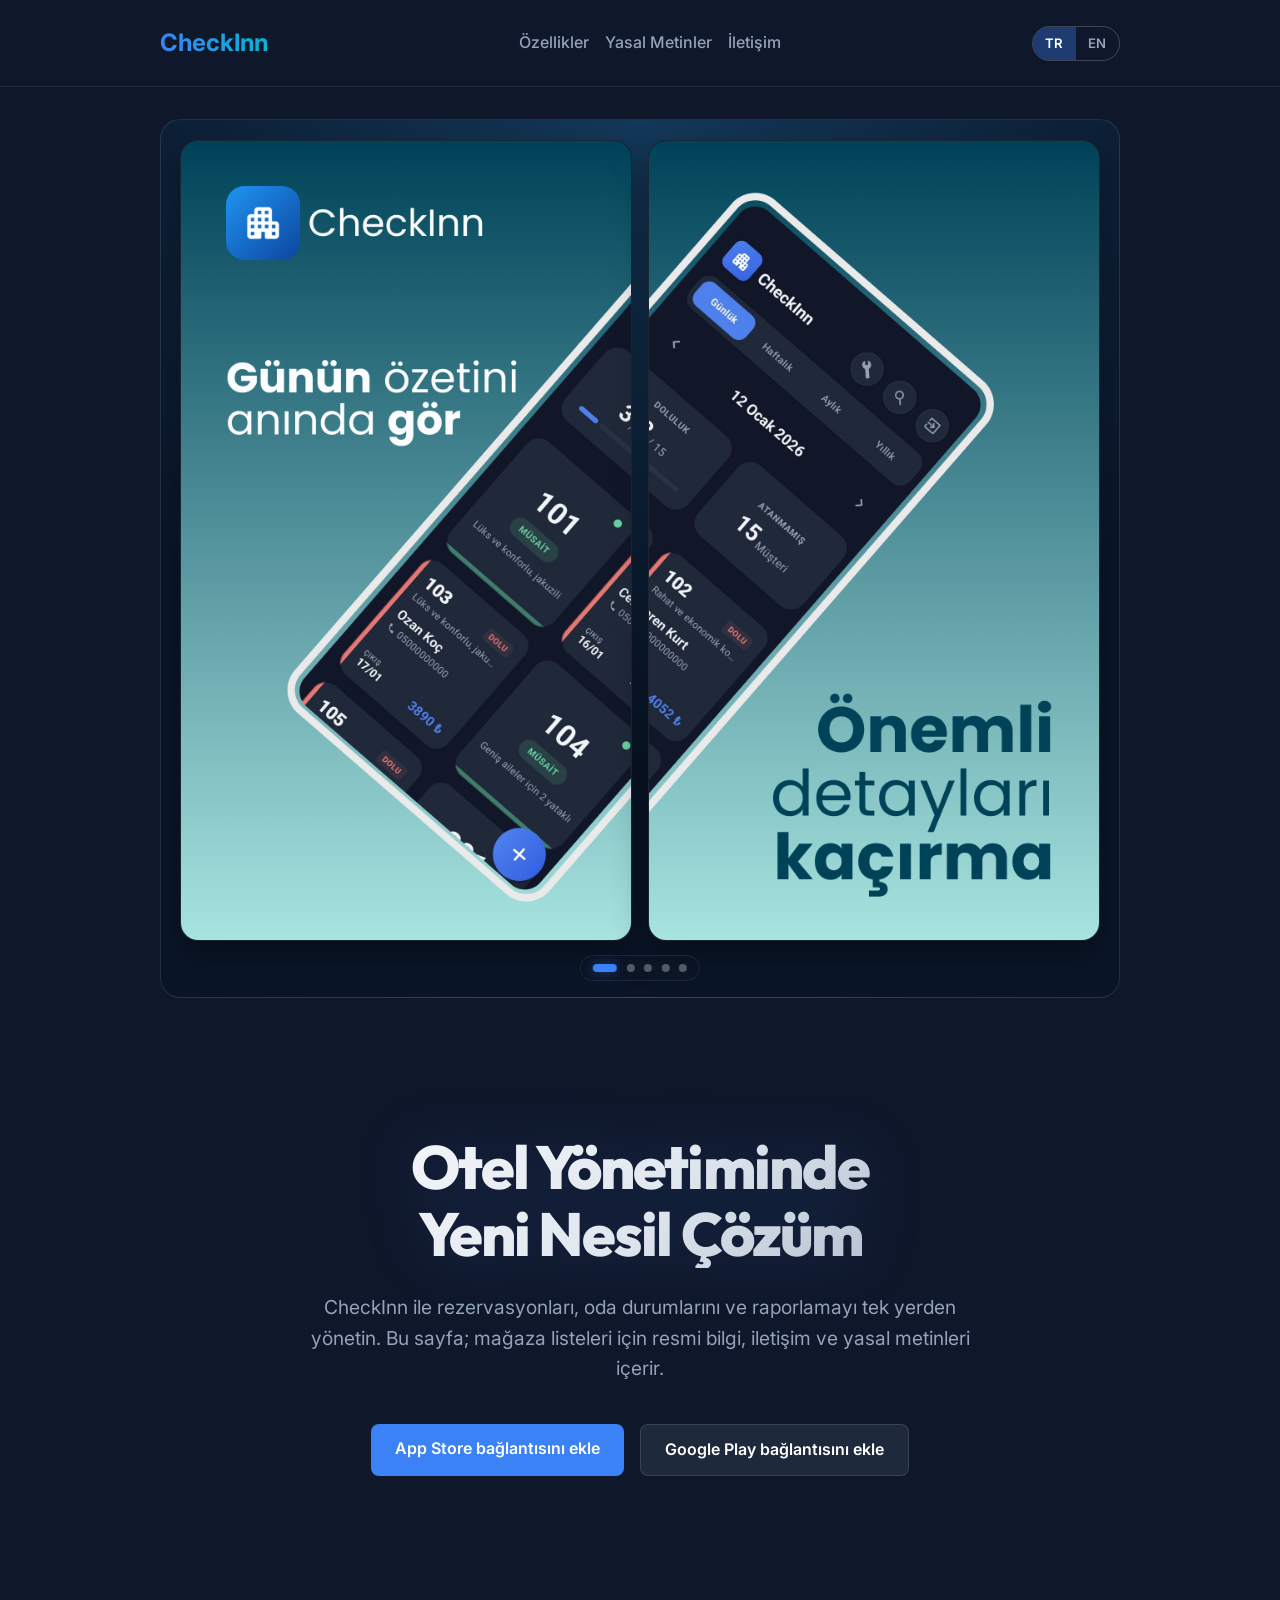
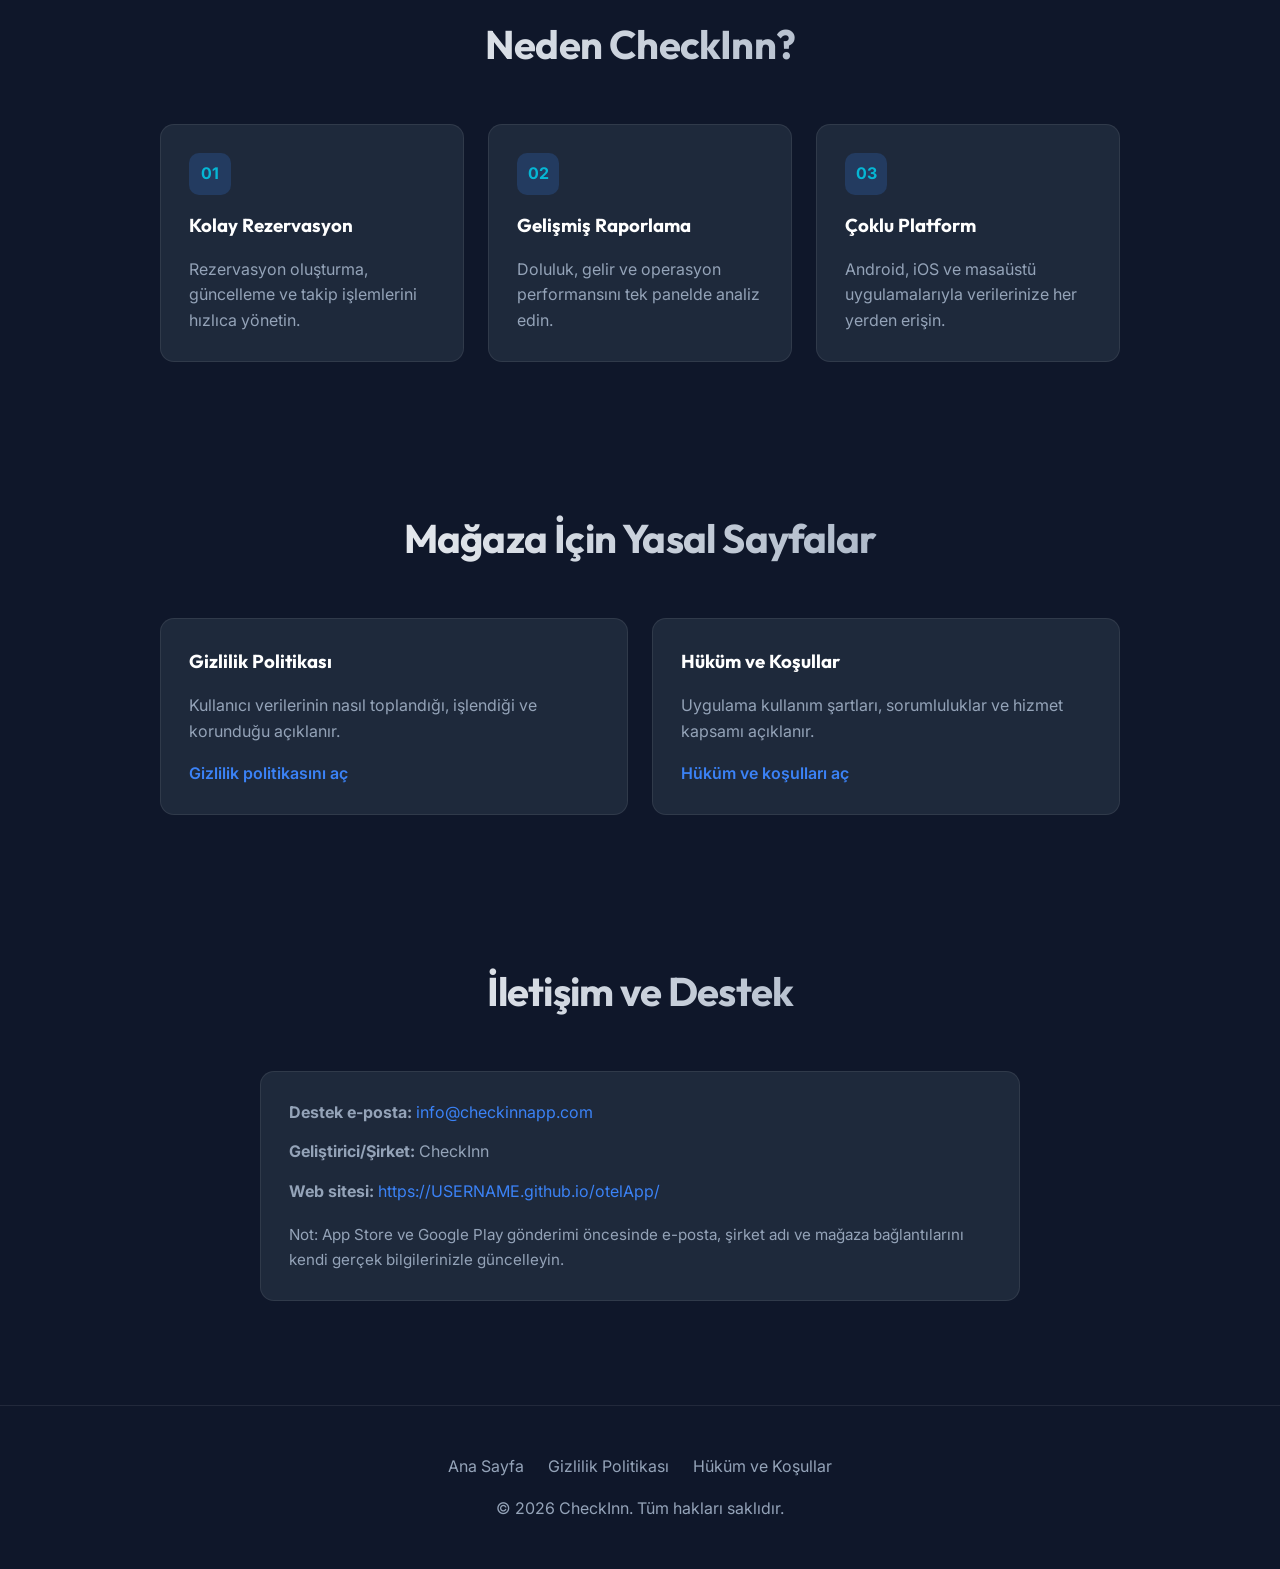
==== index.html @ 7bfcb7c0 "feat(Web): Uygulama Tanıtım ve Yasal Metinler Sitesi Ekle Bu commit, App Store ve Google Play mağaza" ====
﻿<!DOCTYPE html>
<html lang="tr">
<head>
    <meta charset="UTF-8">
    <meta name="viewport" content="width=device-width, initial-scale=1.0">
    <title>CheckInn | Otel Yönetimi Bilgi Sitesi</title>
    <meta name="description" content="CheckInn uygulaması için resmi bilgi sitesi. Özellikler, destek iletişimi, gizlilik politikası ve hüküm ve koşullar burada yer alır.">
    <link rel="preconnect" href="https://fonts.googleapis.com">
    <link rel="preconnect" href="https://fonts.gstatic.com" crossorigin>
    <link href="https://fonts.googleapis.com/css2?family=Inter:wght@400;500;600&family=Outfit:wght@500;700&display=swap" rel="stylesheet">
    <link rel="stylesheet" href="style.css">
</head>
<body>
    <header>
        <div class="container">
            <nav>
                <a href="index.html" class="logo">CheckInn</a>
                <div class="nav-links">
                    <a href="#features">Özellikler</a>
                    <a href="#legal">Yasal Metinler</a>
                    <a href="#contact">İletişim</a>
                </div>
                <div class="lang-switch" aria-label="Dil seçimi">
                    <a href="index.html" class="lang-btn active" lang="tr">TR</a>
                    <a href="index-en.html" class="lang-btn" lang="en">EN</a>
                </div>
            </nav>
        </div>
    </header>

    <main>
        <section id="top-banner" class="top-banner" aria-label="Uygulama tanıtım görselleri">
            <div class="container">
                <div class="banner-carousel" data-banner-carousel data-interval="3500">
                    <div class="banner-slide is-active">
                        <a class="banner-shot" href="assets/screenshots/tr/1.png" target="_blank" rel="noopener">
                            <img src="assets/screenshots/tr/1.png" alt="CheckInn günlük özet ekranı" loading="eager">
                        </a>
                        <a class="banner-shot" href="assets/screenshots/tr/2.png" target="_blank" rel="noopener">
                            <img src="assets/screenshots/tr/2.png" alt="Önemli detayları kaçırma ekranı" loading="eager">
                        </a>
                    </div>
                    <div class="banner-slide">
                        <a class="banner-shot" href="assets/screenshots/tr/3.png" target="_blank" rel="noopener">
                            <img src="assets/screenshots/tr/3.png" alt="Müsaitlik ve doluluk takibi ekranı" loading="lazy">
                        </a>
                        <a class="banner-shot" href="assets/screenshots/tr/4.png" target="_blank" rel="noopener">
                            <img src="assets/screenshots/tr/4.png" alt="Yıllık özet ekranı" loading="lazy">
                        </a>
                    </div>
                    <div class="banner-slide">
                        <a class="banner-shot" href="assets/screenshots/tr/5.png" target="_blank" rel="noopener">
                            <img src="assets/screenshots/tr/5.png" alt="Kayıt geçmişi ekranı" loading="lazy">
                        </a>
                        <a class="banner-shot" href="assets/screenshots/tr/6.png" target="_blank" rel="noopener">
                            <img src="assets/screenshots/tr/6.png" alt="Rezervasyon detay ekranı" loading="lazy">
                        </a>
                    </div>
                    <div class="banner-slide">
                        <a class="banner-shot" href="assets/screenshots/tr/7.png" target="_blank" rel="noopener">
                            <img src="assets/screenshots/tr/7.png" alt="Atanmamış rezervasyonlar ekranı" loading="lazy">
                        </a>
                        <a class="banner-shot" href="assets/screenshots/tr/8.png" target="_blank" rel="noopener">
                            <img src="assets/screenshots/tr/8.png" alt="Oda seçimi tamamla ekranı" loading="lazy">
                        </a>
                    </div>
                    <div class="banner-slide">
                        <a class="banner-shot" href="assets/screenshots/tr/9.png" target="_blank" rel="noopener">
                            <img src="assets/screenshots/tr/9.png" alt="Rapor indirme ekranı" loading="lazy">
                        </a>
                        <a class="banner-shot" href="assets/screenshots/tr/11.png" target="_blank" rel="noopener">
                            <img src="assets/screenshots/tr/11.png" alt="Dil ve para birimi seçenekleri ekranı" loading="lazy">
                        </a>
                    </div>
                    <div class="banner-dots" role="tablist" aria-label="Banner slaytları">
                        <button type="button" class="banner-dot is-active" aria-label="1. slayt"></button>
                        <button type="button" class="banner-dot" aria-label="2. slayt"></button>
                        <button type="button" class="banner-dot" aria-label="3. slayt"></button>
                        <button type="button" class="banner-dot" aria-label="4. slayt"></button>
                        <button type="button" class="banner-dot" aria-label="5. slayt"></button>
                    </div>
                </div>
            </div>
        </section>

        <section class="hero">
            <div class="container">
                <h1>Otel Yönetiminde<br>Yeni Nesil Çözüm</h1>
                <p>
                    CheckInn ile rezervasyonları, oda durumlarını ve raporlamayı tek yerden yönetin.
                    Bu sayfa; mağaza listeleri için resmi bilgi, iletişim ve yasal metinleri içerir.
                </p>
                <div class="cta-buttons">
                    <a href="#" class="btn btn-primary">App Store bağlantısını ekle</a>
                    <a href="#" class="btn btn-secondary">Google Play bağlantısını ekle</a>
                </div>
            </div>
        </section>

        <section id="features" class="features">
            <div class="container">
                <h2 class="section-title">Neden CheckInn?</h2>
                <div class="features-grid">
                    <article class="feature-card">
                        <div class="feature-icon">01</div>
                        <h3>Kolay Rezervasyon</h3>
                        <p>Rezervasyon oluşturma, güncelleme ve takip işlemlerini hızlıca yönetin.</p>
                    </article>
                    <article class="feature-card">
                        <div class="feature-icon">02</div>
                        <h3>Gelişmiş Raporlama</h3>
                        <p>Doluluk, gelir ve operasyon performansını tek panelde analiz edin.</p>
                    </article>
                    <article class="feature-card">
                        <div class="feature-icon">03</div>
                        <h3>Çoklu Platform</h3>
                        <p>Android, iOS ve masaüstü uygulamalarıyla verilerinize her yerden erişin.</p>
                    </article>
                </div>
            </div>
        </section>

        <section id="legal" class="info-section">
            <div class="container">
                <h2 class="section-title">Mağaza İçin Yasal Sayfalar</h2>
                <div class="info-grid">
                    <article class="info-card">
                        <h3>Gizlilik Politikası</h3>
                        <p>Kullanıcı verilerinin nasıl toplandığı, işlendiği ve korunduğu açıklanır.</p>
                        <a href="privacy.html" class="text-link">Gizlilik politikasını aç</a>
                    </article>
                    <article class="info-card">
                        <h3>Hüküm ve Koşullar</h3>
                        <p>Uygulama kullanım şartları, sorumluluklar ve hizmet kapsamı açıklanır.</p>
                        <a href="terms.html" class="text-link">Hüküm ve koşulları aç</a>
                    </article>
                </div>
            </div>
        </section>

        <section id="contact" class="info-section">
            <div class="container">
                <h2 class="section-title">İletişim ve Destek</h2>
                <div class="info-card contact-card">
                    <ul class="contact-list">
                        <li><strong>Destek e-posta:</strong> <a href="mailto:info@checkinnapp.com">info@checkinnapp.com</a></li>
                        <li><strong>Geliştirici/Şirket:</strong> CheckInn</li>
                        <li><strong>Web sitesi:</strong> <a href="https://USERNAME.github.io/otelApp/" target="_blank" rel="noopener">https://USERNAME.github.io/otelApp/</a></li>
                    </ul>
                    <p class="note">
                        Not: App Store ve Google Play gönderimi öncesinde e-posta, şirket adı ve mağaza bağlantılarını
                        kendi gerçek bilgilerinizle güncelleyin.
                    </p>
                </div>
            </div>
        </section>
    </main>

    <footer>
        <div class="container">
            <div class="footer-links">
                <a href="index.html">Ana Sayfa</a>
                <a href="privacy.html">Gizlilik Politikası</a>
                <a href="terms.html">Hüküm ve Koşullar</a>
            </div>
            <p>&copy; 2026 CheckInn. Tüm hakları saklıdır.</p>
        </div>
    </footer>
    <script src="banner.js"></script>
</body>
</html>
---- style.css ----
﻿:root {
    --bg-color: #0f172a;
    --text-color: #f1f5f9;
    --primary-color: #3b82f6;
    --secondary-color: #1e293b;
    --accent-color: #06b6d4;
    --text-muted: #94a3b8;
    --card-bg: #1e293b;
    --container-width: 1000px;
    --font-heading: 'Outfit', sans-serif;
    --font-body: 'Inter', sans-serif;
}

* {
    box-sizing: border-box;
    margin: 0;
    padding: 0;
}

body {
    background-color: var(--bg-color);
    color: var(--text-color);
    font-family: var(--font-body);
    line-height: 1.6;
    -webkit-font-smoothing: antialiased;
}

h1,
h2,
h3,
h4,
h5,
h6 {
    font-family: var(--font-heading);
    color: #fff;
    margin-bottom: 1rem;
}

a {
    color: var(--primary-color);
    text-decoration: none;
    transition: color 0.25s ease;
}

a:hover {
    color: var(--accent-color);
}

.container {
    max-width: var(--container-width);
    margin: 0 auto;
    padding: 0 20px;
}

.section-title {
    text-align: center;
    margin-bottom: 3rem;
    font-size: 2.5rem;
    font-weight: 700;
    letter-spacing: -0.02em;
    background: linear-gradient(to right, #fff, #94a3b8);
    -webkit-background-clip: text;
    -webkit-text-fill-color: transparent;
}

header {
    padding: 1.5rem 0;
    border-bottom: 1px solid rgba(255, 255, 255, 0.08);
}

nav {
    display: flex;
    justify-content: space-between;
    align-items: center;
    gap: 1rem;
    flex-wrap: wrap;
}

.logo {
    font-size: 1.5rem;
    font-weight: 700;
    background: linear-gradient(to right, var(--primary-color), var(--accent-color));
    -webkit-background-clip: text;
    -webkit-text-fill-color: transparent;
}

.nav-links {
    display: flex;
    gap: 1rem;
    flex-wrap: wrap;
}

.nav-links a {
    color: var(--text-muted);
    font-weight: 500;
}

.nav-links a:hover {
    color: #fff;
}

.lang-switch {
    display: inline-flex;
    border: 1px solid rgba(255, 255, 255, 0.2);
    border-radius: 999px;
    overflow: hidden;
}

.lang-btn {
    padding: 6px 12px;
    font-size: 0.82rem;
    font-weight: 600;
    letter-spacing: 0.04em;
    color: var(--text-muted);
    background: transparent;
}

.lang-btn:hover {
    color: #fff;
    background: rgba(148, 163, 184, 0.14);
}

.lang-btn.active {
    background: rgba(59, 130, 246, 0.35);
    color: #fff;
}

.hero {
    text-align: center;
    padding: 7rem 0 4rem;
}

.top-banner {
    padding: 2rem 0 1.5rem;
}

.banner-carousel {
    display: grid;
    position: relative;
    border-radius: 20px;
    border: 1px solid rgba(255, 255, 255, 0.1);
    background: radial-gradient(circle at top, #14385a 0%, #0a1628 65%);
    overflow: hidden;
    min-height: 560px;
}

.banner-slide {
    display: grid;
    grid-area: 1 / 1;
    margin: 0;
    padding: 1.2rem 1.2rem 3.5rem;
    grid-template-columns: repeat(2, minmax(0, 1fr));
    gap: 1rem;
    align-items: center;

    opacity: 0;
    visibility: hidden;
    transform: scale(0.95);
    transition: opacity 0.8s cubic-bezier(0.22, 1, 0.36, 1),
        transform 0.8s cubic-bezier(0.22, 1, 0.36, 1),
        visibility 0.8s step-end;
    z-index: 1;
}

.banner-slide.is-active {
    opacity: 1;
    visibility: visible;
    transform: scale(1);
    z-index: 2;
    transition: opacity 0.8s cubic-bezier(0.22, 1, 0.36, 1),
        transform 0.8s cubic-bezier(0.22, 1, 0.36, 1),
        visibility 0s linear;
}

.banner-shot {
    display: block;
    border-radius: 18px;
    overflow: hidden;
    border: 1px solid rgba(255, 255, 255, 0.08);
    background: #0b1220;
    box-shadow: 0 16px 34px rgba(0, 0, 0, 0.35);
    transition: transform 0.2s ease, border-color 0.2s ease;
}

.banner-shot:hover {
    transform: translateY(-3px);
    border-color: rgba(59, 130, 246, 0.6);
}

.banner-shot img {
    width: 100%;
    height: auto;
    display: block;
}

.banner-dots {
    position: absolute;
    left: 50%;
    bottom: 1rem;
    transform: translateX(-50%);
    display: flex;
    gap: 0.6rem;
    padding: 0.5rem 0.75rem;
    background: rgba(15, 23, 42, 0.4);
    backdrop-filter: blur(4px);
    -webkit-backdrop-filter: blur(4px);
    border-radius: 100px;
    border: 1px solid rgba(255, 255, 255, 0.08);
    z-index: 10;
}

.banner-dot {
    width: 8px;
    height: 8px;
    border: 0;
    border-radius: 999px;
    background: rgba(255, 255, 255, 0.3);
    cursor: pointer;
    transition: all 0.4s cubic-bezier(0.25, 1, 0.5, 1);
}

.banner-dot:hover {
    background: rgba(255, 255, 255, 0.7);
}

.banner-dot.is-active {
    width: 24px;
    background: var(--primary-color);
    box-shadow: 0 0 12px rgba(59, 130, 246, 0.4);
}

.hero h1 {
    font-size: 3.8rem;
    line-height: 1.1;
    margin-bottom: 1.5rem;
    font-weight: 800;
    letter-spacing: -0.03em;
    background: linear-gradient(135deg, #ffffff 0%, #e2e8f0 50%, #94a3b8 100%);
    -webkit-background-clip: text;
    -webkit-text-fill-color: transparent;
    filter: drop-shadow(0 0 30px rgba(59, 130, 246, 0.2));
}

.hero p {
    font-size: 1.2rem;
    color: var(--text-muted);
    max-width: 700px;
    margin: 0 auto 2.5rem;
}

.cta-buttons {
    display: flex;
    justify-content: center;
    gap: 1rem;
    flex-wrap: wrap;
}

.btn {
    display: inline-block;
    padding: 12px 24px;
    border-radius: 8px;
    font-weight: 600;
    transition: transform 0.2s ease, box-shadow 0.2s ease, background-color 0.2s ease;
}

.btn-primary {
    background: var(--primary-color);
    color: white;
}

.btn-primary:hover {
    transform: translateY(-2px);
    box-shadow: 0 4px 20px rgba(59, 130, 246, 0.4);
}

.btn-secondary {
    background: var(--card-bg);
    color: white;
    border: 1px solid rgba(255, 255, 255, 0.12);
}

.btn-secondary:hover {
    background: #334155;
}

.features,
.info-section {
    padding: 4.5rem 0;
}

.features-grid,
.info-grid {
    display: grid;
    grid-template-columns: repeat(auto-fit, minmax(260px, 1fr));
    gap: 1.5rem;
    margin-top: 2rem;
}

.feature-card,
.info-card {
    background: var(--card-bg);
    padding: 1.75rem;
    border-radius: 14px;
    border: 1px solid rgba(255, 255, 255, 0.08);
    transition: transform 0.25s ease, border-color 0.25s ease;
}

.feature-card:hover,
.info-card:hover {
    transform: translateY(-4px);
    border-color: var(--primary-color);
}

.feature-icon {
    width: 42px;
    height: 42px;
    border-radius: 10px;
    background: rgba(59, 130, 246, 0.2);
    color: var(--accent-color);
    display: inline-flex;
    align-items: center;
    justify-content: center;
    font-weight: 700;
    margin-bottom: 1rem;
}

.info-card p,
.feature-card p {
    color: var(--text-muted);
}

.text-link {
    display: inline-block;
    margin-top: 1rem;
    font-weight: 600;
}

.screenshots-intro {
    max-width: 760px;
    margin: 0 auto;
    text-align: center;
    color: var(--text-muted);
}

.screenshot-grid {
    margin-top: 2rem;
    display: grid;
    grid-template-columns: repeat(auto-fit, minmax(220px, 1fr));
    gap: 1.25rem;
}

.screenshot-card {
    background: var(--card-bg);
    border: 1px solid rgba(255, 255, 255, 0.08);
    border-radius: 14px;
    overflow: hidden;
    transition: transform 0.25s ease, border-color 0.25s ease;
}

.screenshot-card:hover {
    transform: translateY(-4px);
    border-color: var(--primary-color);
}

.screenshot-card img {
    width: 100%;
    height: auto;
    display: block;
    background: #0b1220;
}

.screenshot-card figcaption {
    padding: 0.9rem 1rem 1rem;
    color: var(--text-muted);
    font-size: 0.94rem;
}

.contact-card {
    max-width: 760px;
    margin: 0 auto;
}

.contact-list {
    list-style: none;
    margin: 0;
    padding: 0;
}

.contact-list li {
    margin-bottom: 0.85rem;
    color: var(--text-muted);
}

.note {
    margin-top: 1.2rem;
    color: #cbd5e1;
    font-size: 0.95rem;
}

.legal-content {
    padding: 4rem 0;
    max-width: 820px;
    margin: 0 auto;
}

.legal-content h2 {
    margin-top: 1.75rem;
    color: var(--accent-color);
}

.legal-content p,
.legal-content ul {
    margin-bottom: 1rem;
    color: var(--text-muted);
}

.legal-content ul {
    padding-left: 1.25rem;
}

.legal-content li {
    margin-bottom: 0.6rem;
}

footer {
    padding: 3rem 0;
    margin-top: 2rem;
    border-top: 1px solid rgba(255, 255, 255, 0.08);
    text-align: center;
    color: var(--text-muted);
}

.footer-links {
    margin-bottom: 1rem;
}

.footer-links a {
    margin: 0 10px;
    color: var(--text-muted);
}

.footer-links a:hover {
    color: var(--primary-color);
}

@media (max-width: 768px) {
    .top-banner {
        padding-top: 1.2rem;
    }

    .banner-carousel {
        min-height: 430px;
    }

    .banner-slide {
        min-height: 430px;
        padding: 0.9rem 0.9rem 3rem;
        gap: 0.65rem;
    }

    .hero {
        padding-top: 5rem;
    }

    .hero h1 {
        font-size: 2.4rem;
    }

    nav {
        flex-direction: column;
        align-items: flex-start;
    }

    .nav-links {
        flex-wrap: wrap;
    }
}
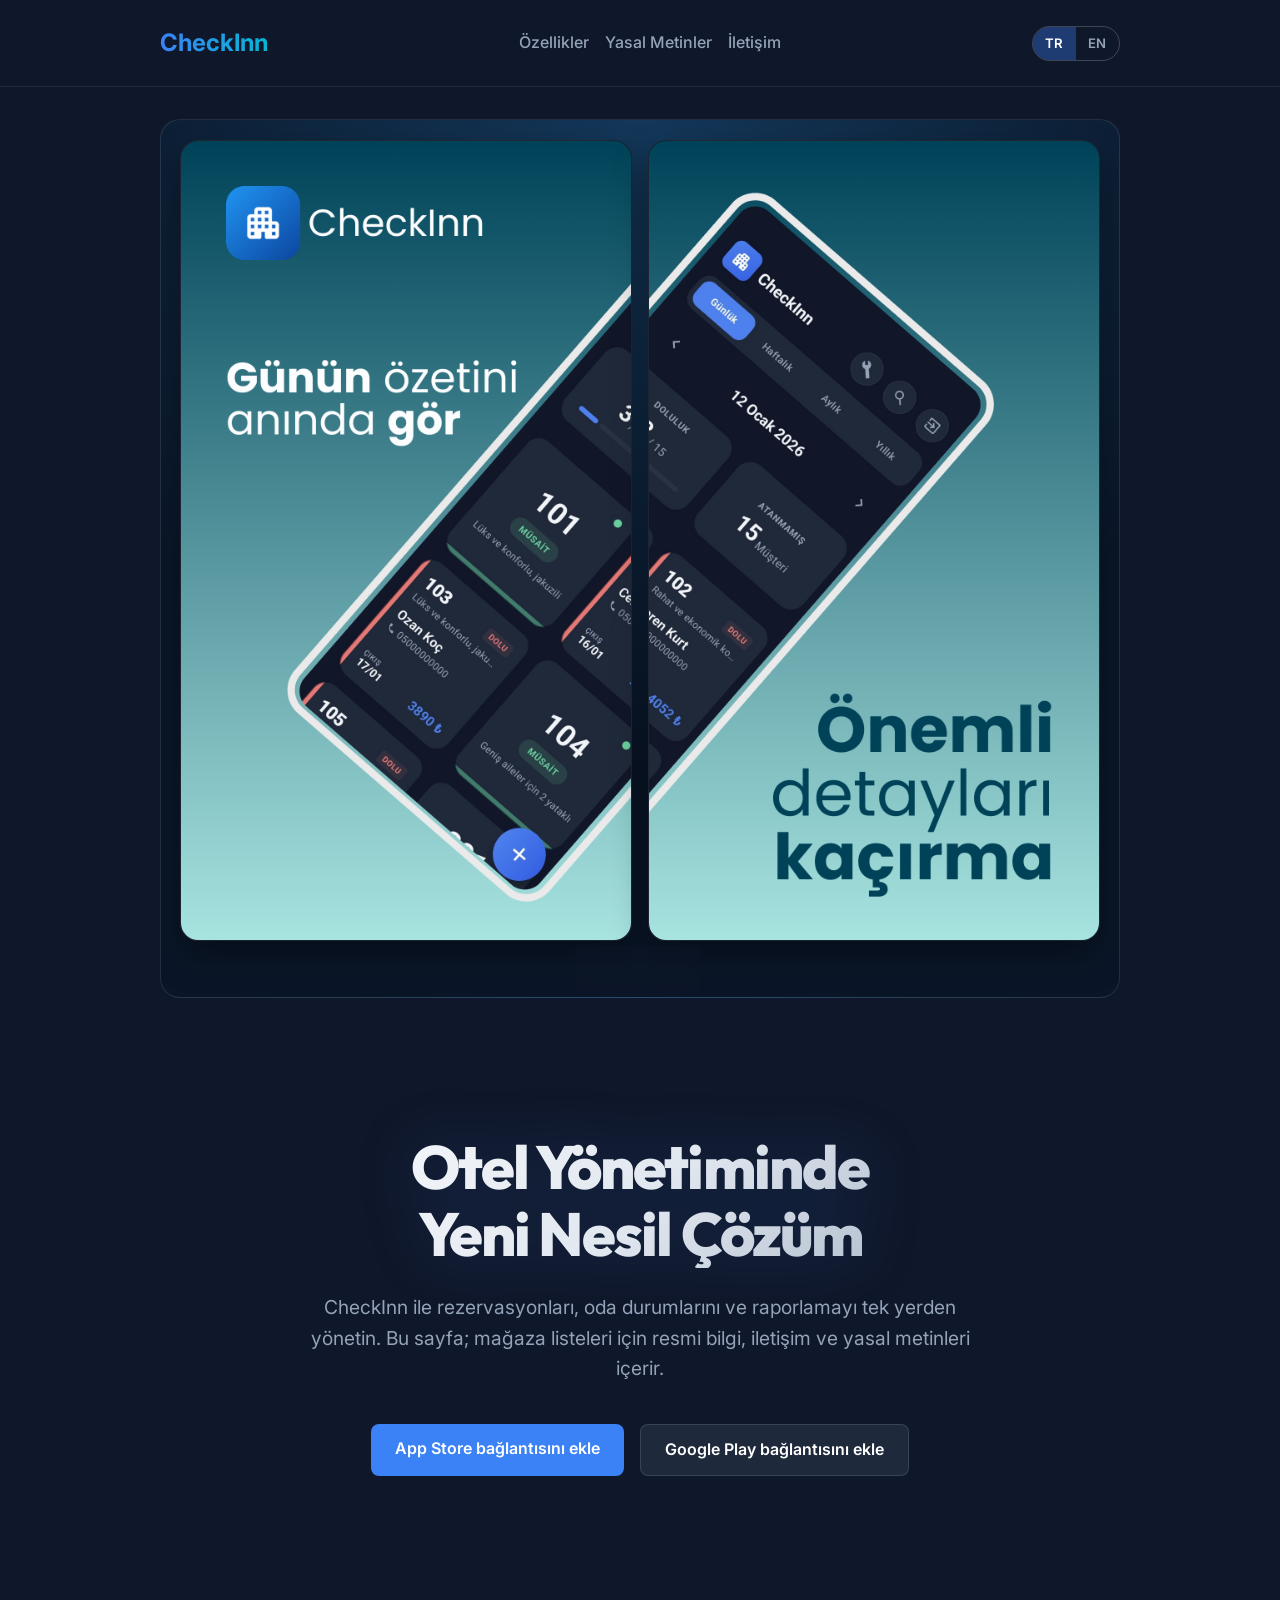
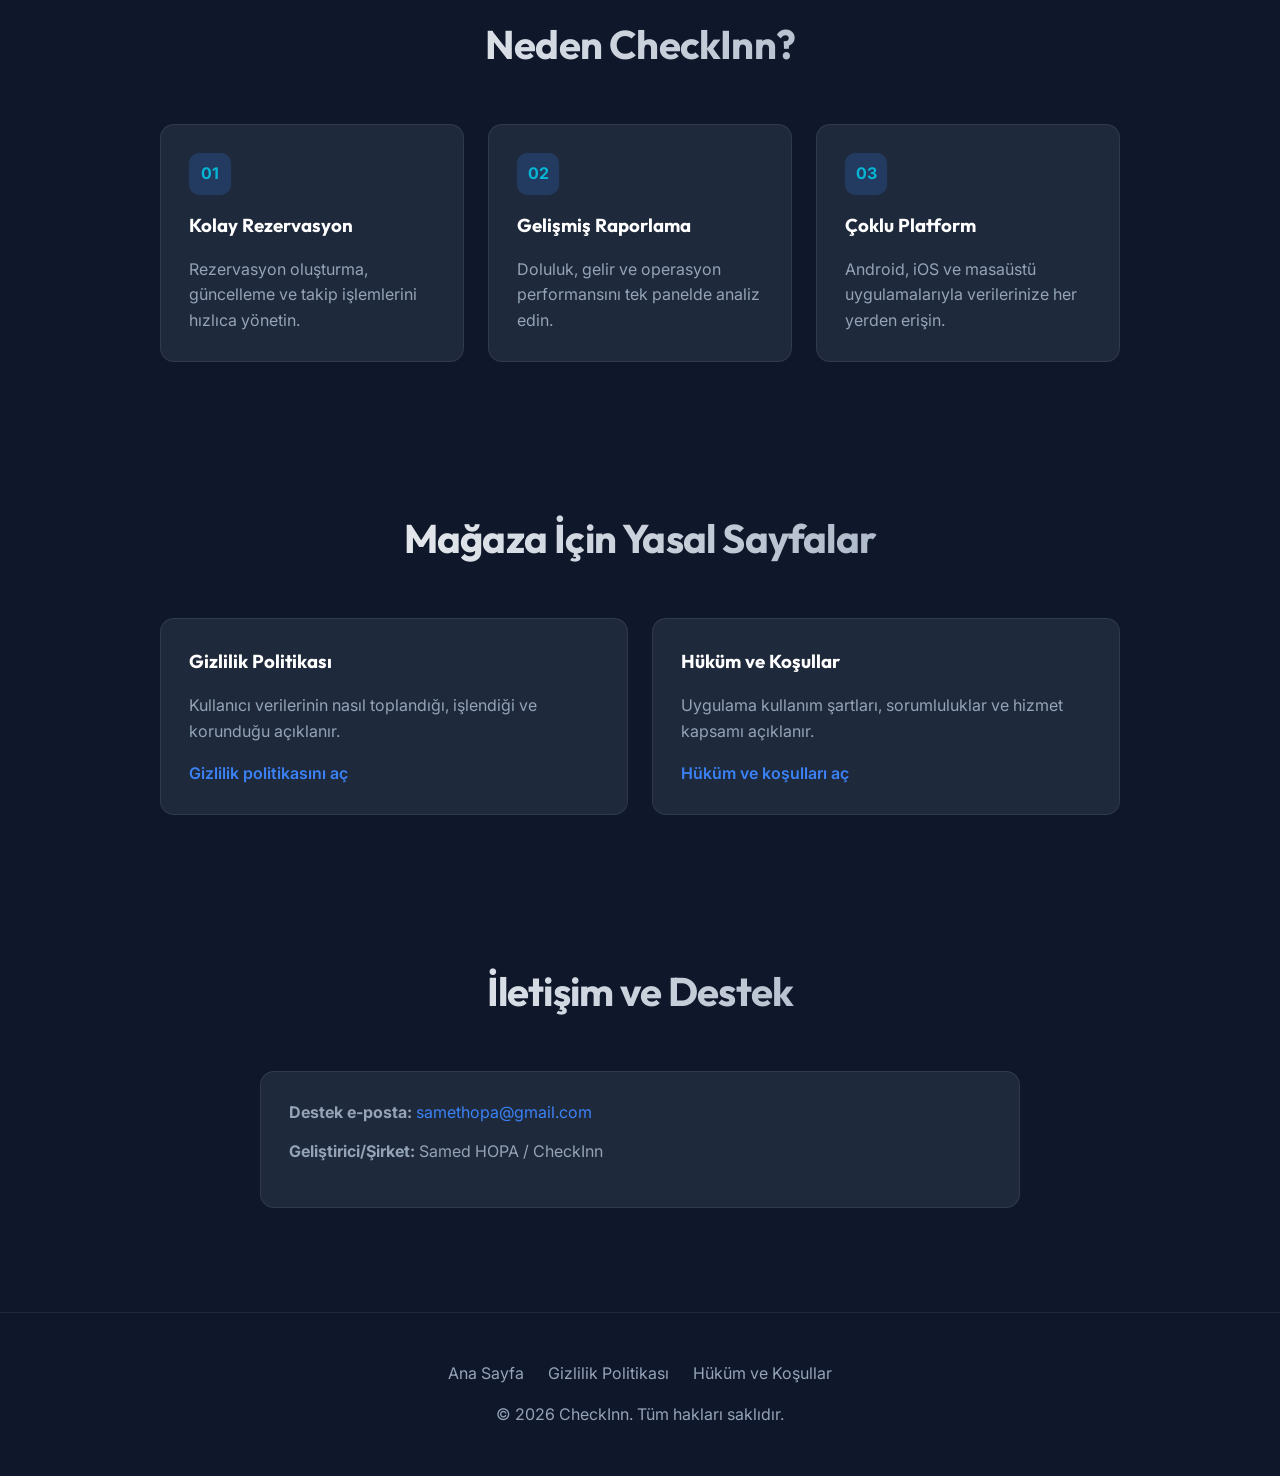
==== commit 26b0f946: "Update contact details on public info pages" ====
--- a/index.html
+++ b/index.html
@@ -29,55 +29,55 @@
     </header>
 
     <main>
-        <section id="top-banner" class="top-banner" aria-label="Uygulama tanıtım görselleri">
+        <section id="top-showcase" class="top-showcase" aria-label="Uygulama tanıtım görselleri">
             <div class="container">
-                <div class="banner-carousel" data-banner-carousel data-interval="3500">
-                    <div class="banner-slide is-active">
-                        <a class="banner-shot" href="assets/screenshots/tr/1.png" target="_blank" rel="noopener">
+                <div class="showcase-carousel" data-showcase-carousel data-interval="3500">
+                    <div class="showcase-slide is-active">
+                        <a class="showcase-shot" href="assets/screenshots/tr/1.png" target="_blank" rel="noopener">
                             <img src="assets/screenshots/tr/1.png" alt="CheckInn günlük özet ekranı" loading="eager">
                         </a>
-                        <a class="banner-shot" href="assets/screenshots/tr/2.png" target="_blank" rel="noopener">
+                        <a class="showcase-shot" href="assets/screenshots/tr/2.png" target="_blank" rel="noopener">
                             <img src="assets/screenshots/tr/2.png" alt="Önemli detayları kaçırma ekranı" loading="eager">
                         </a>
                     </div>
-                    <div class="banner-slide">
-                        <a class="banner-shot" href="assets/screenshots/tr/3.png" target="_blank" rel="noopener">
+                    <div class="showcase-slide">
+                        <a class="showcase-shot" href="assets/screenshots/tr/3.png" target="_blank" rel="noopener">
                             <img src="assets/screenshots/tr/3.png" alt="Müsaitlik ve doluluk takibi ekranı" loading="lazy">
                         </a>
-                        <a class="banner-shot" href="assets/screenshots/tr/4.png" target="_blank" rel="noopener">
+                        <a class="showcase-shot" href="assets/screenshots/tr/4.png" target="_blank" rel="noopener">
                             <img src="assets/screenshots/tr/4.png" alt="Yıllık özet ekranı" loading="lazy">
                         </a>
                     </div>
-                    <div class="banner-slide">
-                        <a class="banner-shot" href="assets/screenshots/tr/5.png" target="_blank" rel="noopener">
+                    <div class="showcase-slide">
+                        <a class="showcase-shot" href="assets/screenshots/tr/5.png" target="_blank" rel="noopener">
                             <img src="assets/screenshots/tr/5.png" alt="Kayıt geçmişi ekranı" loading="lazy">
                         </a>
-                        <a class="banner-shot" href="assets/screenshots/tr/6.png" target="_blank" rel="noopener">
+                        <a class="showcase-shot" href="assets/screenshots/tr/6.png" target="_blank" rel="noopener">
                             <img src="assets/screenshots/tr/6.png" alt="Rezervasyon detay ekranı" loading="lazy">
                         </a>
                     </div>
-                    <div class="banner-slide">
-                        <a class="banner-shot" href="assets/screenshots/tr/7.png" target="_blank" rel="noopener">
+                    <div class="showcase-slide">
+                        <a class="showcase-shot" href="assets/screenshots/tr/7.png" target="_blank" rel="noopener">
                             <img src="assets/screenshots/tr/7.png" alt="Atanmamış rezervasyonlar ekranı" loading="lazy">
                         </a>
-                        <a class="banner-shot" href="assets/screenshots/tr/8.png" target="_blank" rel="noopener">
+                        <a class="showcase-shot" href="assets/screenshots/tr/8.png" target="_blank" rel="noopener">
                             <img src="assets/screenshots/tr/8.png" alt="Oda seçimi tamamla ekranı" loading="lazy">
                         </a>
                     </div>
-                    <div class="banner-slide">
-                        <a class="banner-shot" href="assets/screenshots/tr/9.png" target="_blank" rel="noopener">
+                    <div class="showcase-slide">
+                        <a class="showcase-shot" href="assets/screenshots/tr/9.png" target="_blank" rel="noopener">
                             <img src="assets/screenshots/tr/9.png" alt="Rapor indirme ekranı" loading="lazy">
                         </a>
-                        <a class="banner-shot" href="assets/screenshots/tr/11.png" target="_blank" rel="noopener">
+                        <a class="showcase-shot" href="assets/screenshots/tr/11.png" target="_blank" rel="noopener">
                             <img src="assets/screenshots/tr/11.png" alt="Dil ve para birimi seçenekleri ekranı" loading="lazy">
                         </a>
                     </div>
-                    <div class="banner-dots" role="tablist" aria-label="Banner slaytları">
-                        <button type="button" class="banner-dot is-active" aria-label="1. slayt"></button>
-                        <button type="button" class="banner-dot" aria-label="2. slayt"></button>
-                        <button type="button" class="banner-dot" aria-label="3. slayt"></button>
-                        <button type="button" class="banner-dot" aria-label="4. slayt"></button>
-                        <button type="button" class="banner-dot" aria-label="5. slayt"></button>
+                    <div class="showcase-dots" role="tablist" aria-label="Banner slaytları">
+                        <button type="button" class="showcase-dot is-active" aria-label="1. slayt"></button>
+                        <button type="button" class="showcase-dot" aria-label="2. slayt"></button>
+                        <button type="button" class="showcase-dot" aria-label="3. slayt"></button>
+                        <button type="button" class="showcase-dot" aria-label="4. slayt"></button>
+                        <button type="button" class="showcase-dot" aria-label="5. slayt"></button>
                     </div>
                 </div>
             </div>
@@ -143,14 +143,9 @@
                 <h2 class="section-title">İletişim ve Destek</h2>
                 <div class="info-card contact-card">
                     <ul class="contact-list">
-                        <li><strong>Destek e-posta:</strong> <a href="mailto:info@checkinnapp.com">info@checkinnapp.com</a></li>
-                        <li><strong>Geliştirici/Şirket:</strong> CheckInn</li>
-                        <li><strong>Web sitesi:</strong> <a href="https://USERNAME.github.io/otelApp/" target="_blank" rel="noopener">https://USERNAME.github.io/otelApp/</a></li>
+                        <li><strong>Destek e-posta:</strong> <a href="mailto:samethopa@gmail.com">samethopa@gmail.com</a></li>
+                        <li><strong>Geliştirici/Şirket:</strong> Samed HOPA / CheckInn</li>
                     </ul>
-                    <p class="note">
-                        Not: App Store ve Google Play gönderimi öncesinde e-posta, şirket adı ve mağaza bağlantılarını
-                        kendi gerçek bilgilerinizle güncelleyin.
-                    </p>
                 </div>
             </div>
         </section>
@@ -166,6 +161,7 @@
             <p>&copy; 2026 CheckInn. Tüm hakları saklıdır.</p>
         </div>
     </footer>
-    <script src="banner.js"></script>
+    <script src="showcase.js"></script>
 </body>
 </html>
+
--- a/style.css
+++ b/style.css
@@ -130,11 +130,11 @@
     padding: 7rem 0 4rem;
 }
 
-.top-banner {
+.top-showcase {
     padding: 2rem 0 1.5rem;
 }
 
-.banner-carousel {
+.showcase-carousel {
     display: grid;
     position: relative;
     border-radius: 20px;
@@ -144,7 +144,7 @@
     min-height: 560px;
 }
 
-.banner-slide {
+.showcase-slide {
     display: grid;
     grid-area: 1 / 1;
     margin: 0;
@@ -162,7 +162,7 @@
     z-index: 1;
 }
 
-.banner-slide.is-active {
+.showcase-slide.is-active {
     opacity: 1;
     visibility: visible;
     transform: scale(1);
@@ -172,7 +172,7 @@
         visibility 0s linear;
 }
 
-.banner-shot {
+.showcase-shot {
     display: block;
     border-radius: 18px;
     overflow: hidden;
@@ -182,18 +182,18 @@
     transition: transform 0.2s ease, border-color 0.2s ease;
 }
 
-.banner-shot:hover {
+.showcase-shot:hover {
     transform: translateY(-3px);
     border-color: rgba(59, 130, 246, 0.6);
 }
 
-.banner-shot img {
+.showcase-shot img {
     width: 100%;
     height: auto;
     display: block;
 }
 
-.banner-dots {
+.showcase-dots {
     position: absolute;
     left: 50%;
     bottom: 1rem;
@@ -209,7 +209,7 @@
     z-index: 10;
 }
 
-.banner-dot {
+.showcase-dot {
     width: 8px;
     height: 8px;
     border: 0;
@@ -219,11 +219,11 @@
     transition: all 0.4s cubic-bezier(0.25, 1, 0.5, 1);
 }
 
-.banner-dot:hover {
+.showcase-dot:hover {
     background: rgba(255, 255, 255, 0.7);
 }
 
-.banner-dot.is-active {
+.showcase-dot.is-active {
     width: 24px;
     background: var(--primary-color);
     box-shadow: 0 0 12px rgba(59, 130, 246, 0.4);
@@ -444,15 +444,15 @@
 }
 
 @media (max-width: 768px) {
-    .top-banner {
+    .top-showcase {
         padding-top: 1.2rem;
     }
 
-    .banner-carousel {
+    .showcase-carousel {
         min-height: 430px;
     }
 
-    .banner-slide {
+    .showcase-slide {
         min-height: 430px;
         padding: 0.9rem 0.9rem 3rem;
         gap: 0.65rem;
@@ -474,4 +474,4 @@
     .nav-links {
         flex-wrap: wrap;
     }
-}+}
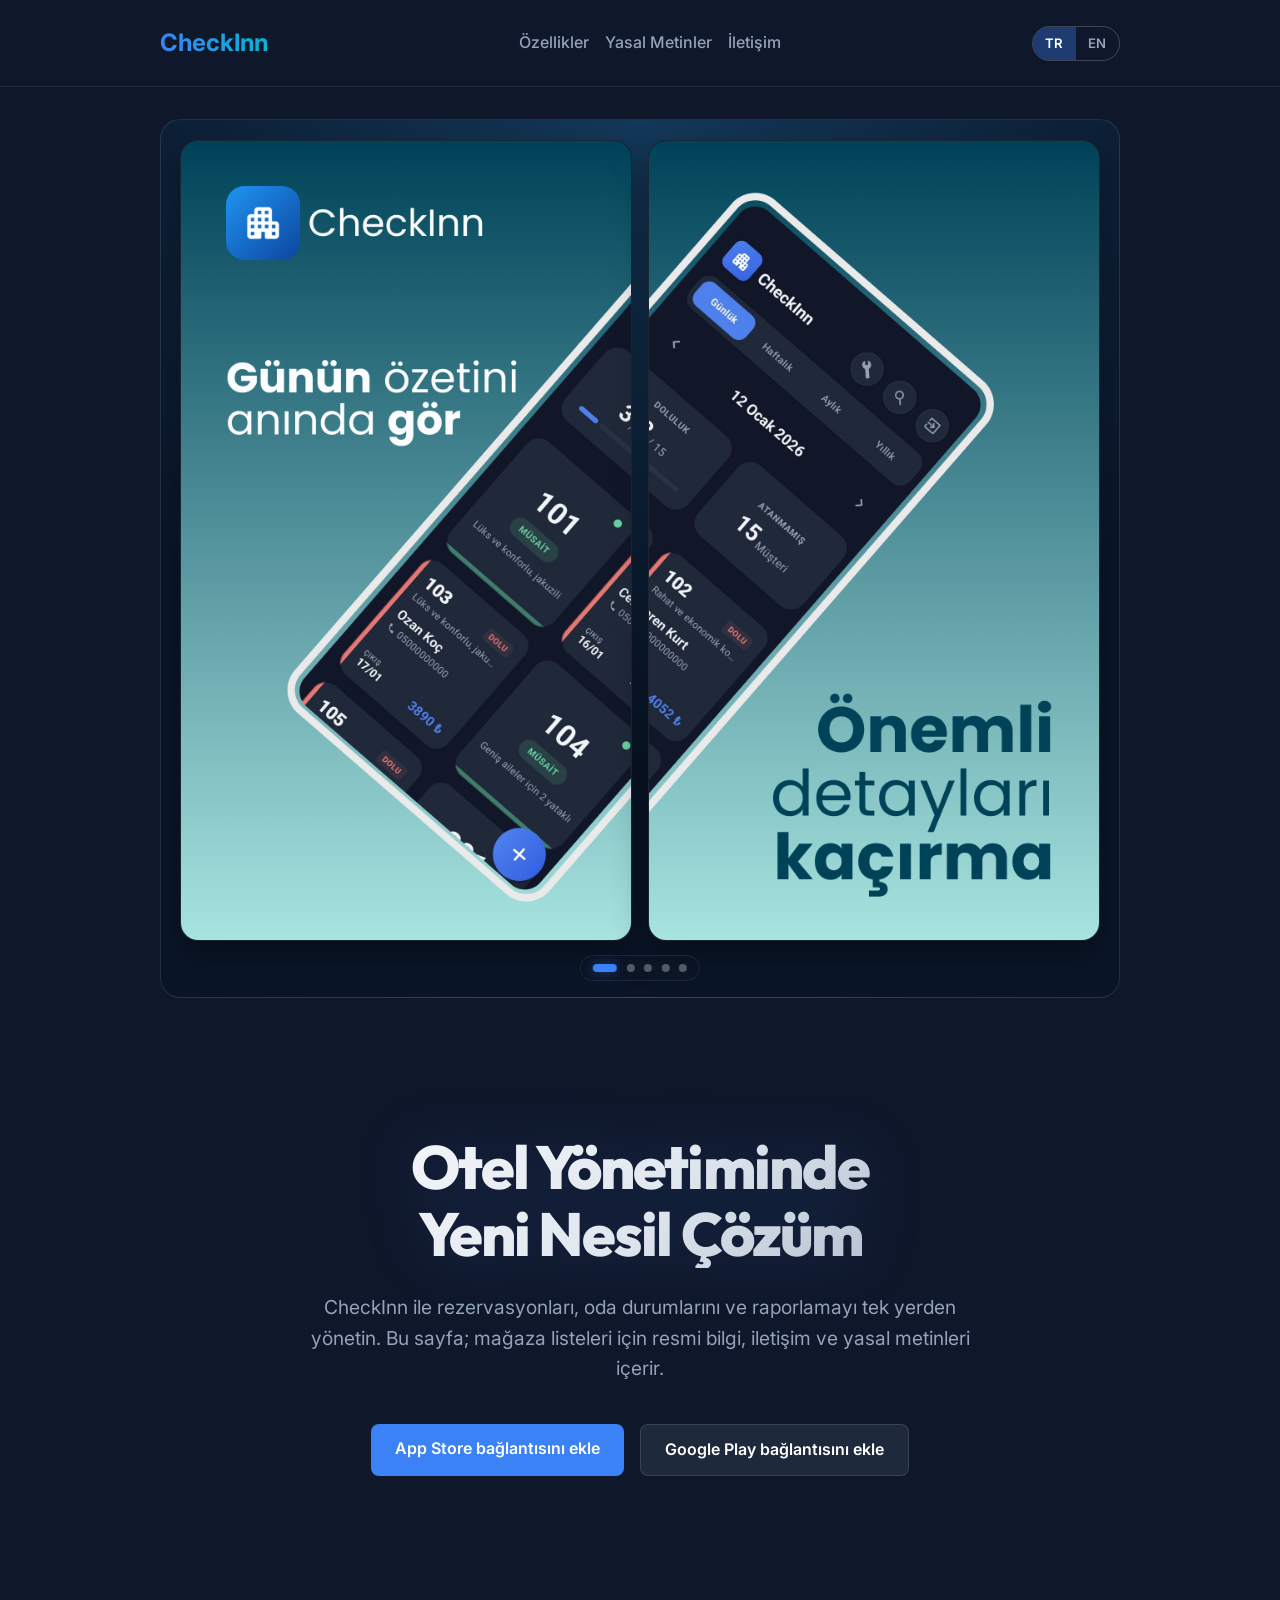
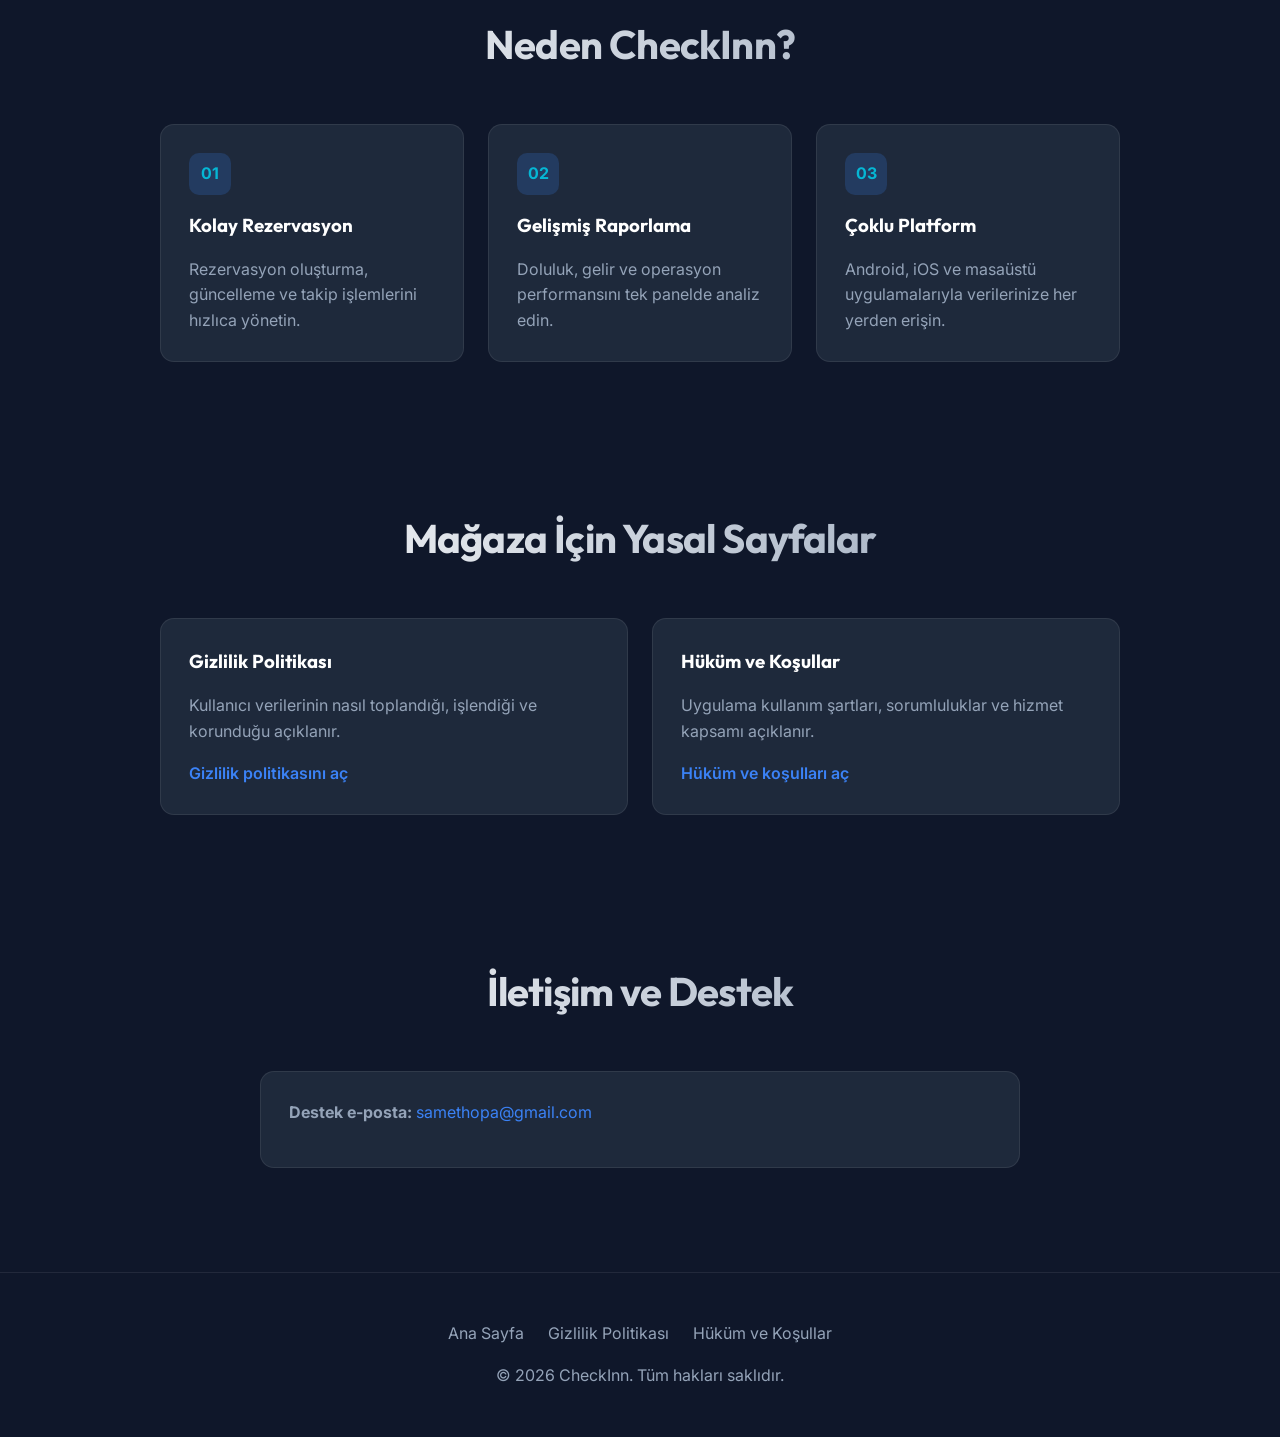
==== commit 0467ebd3: "Clean contact details across info and legal pages" ====
--- a/index.html
+++ b/index.html
@@ -144,7 +144,6 @@
                 <div class="info-card contact-card">
                     <ul class="contact-list">
                         <li><strong>Destek e-posta:</strong> <a href="mailto:samethopa@gmail.com">samethopa@gmail.com</a></li>
-                        <li><strong>Geliştirici/Şirket:</strong> Samed HOPA / CheckInn</li>
                     </ul>
                 </div>
             </div>
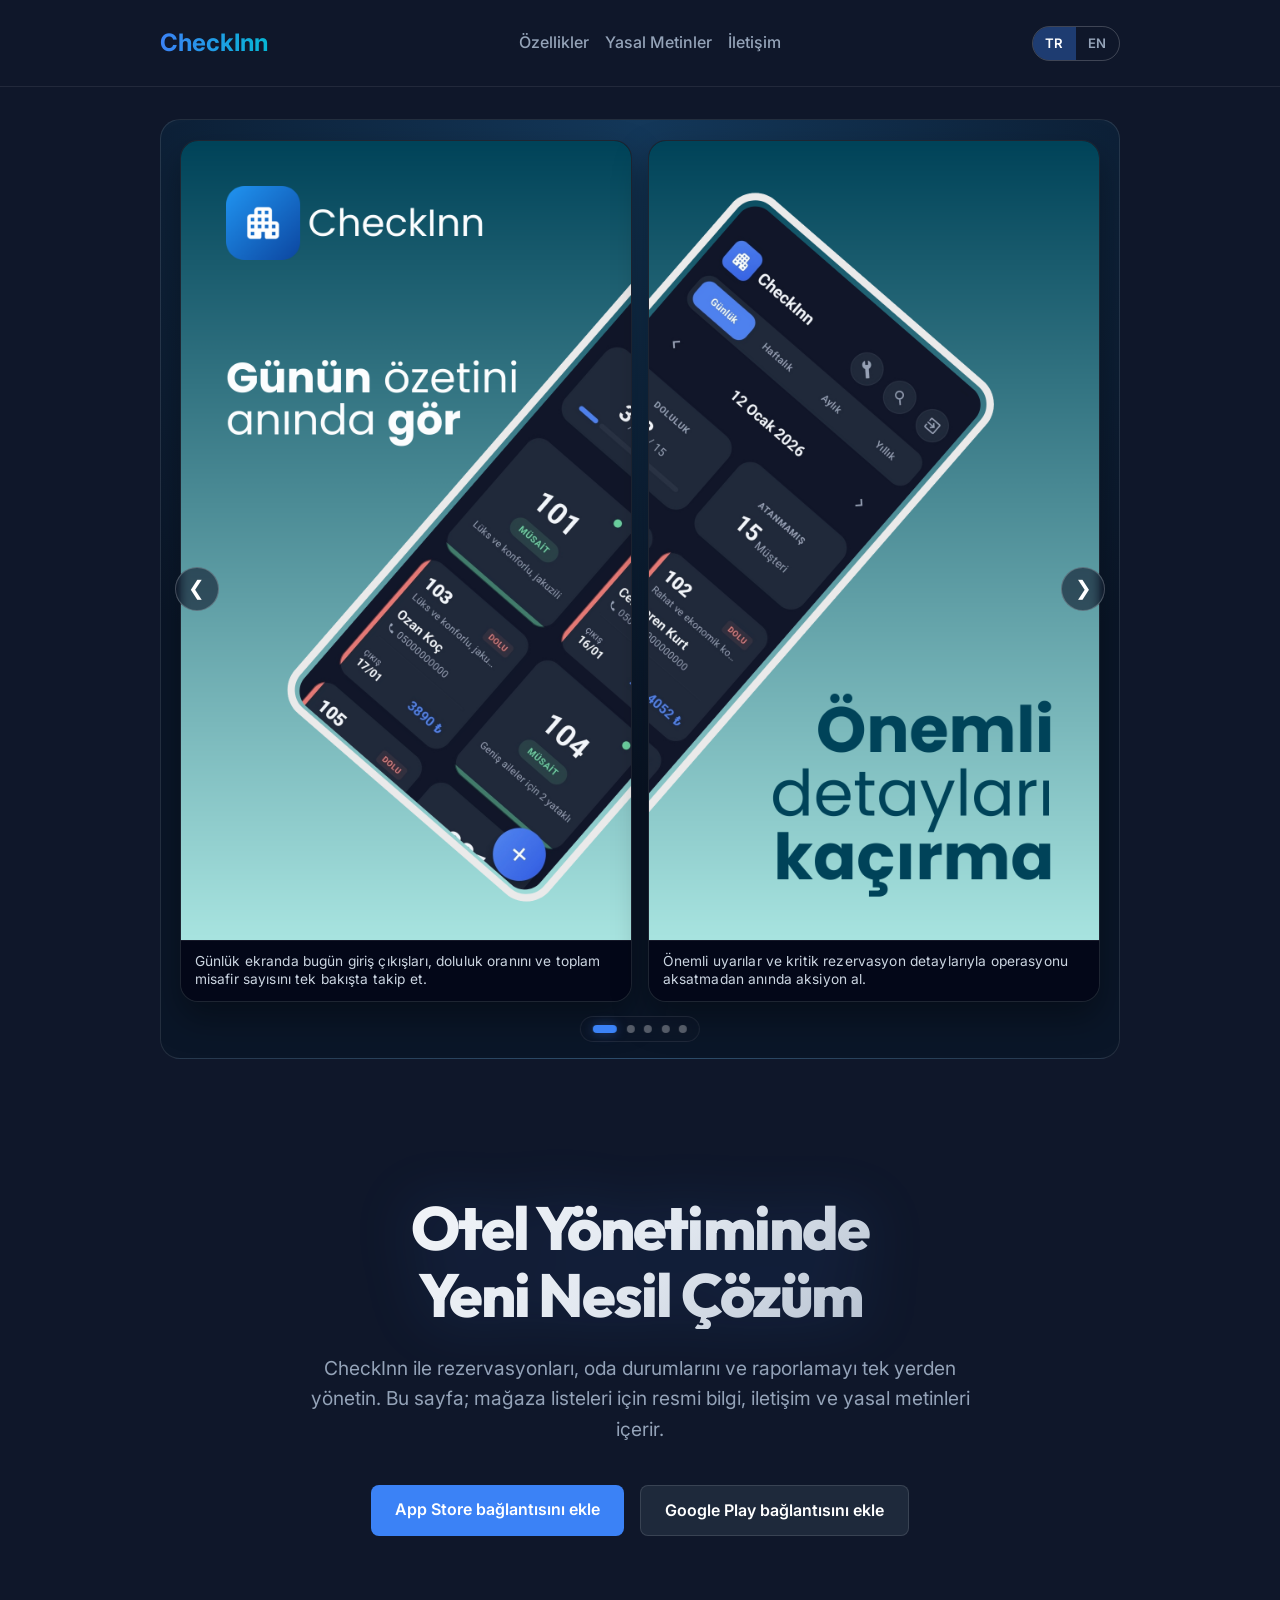
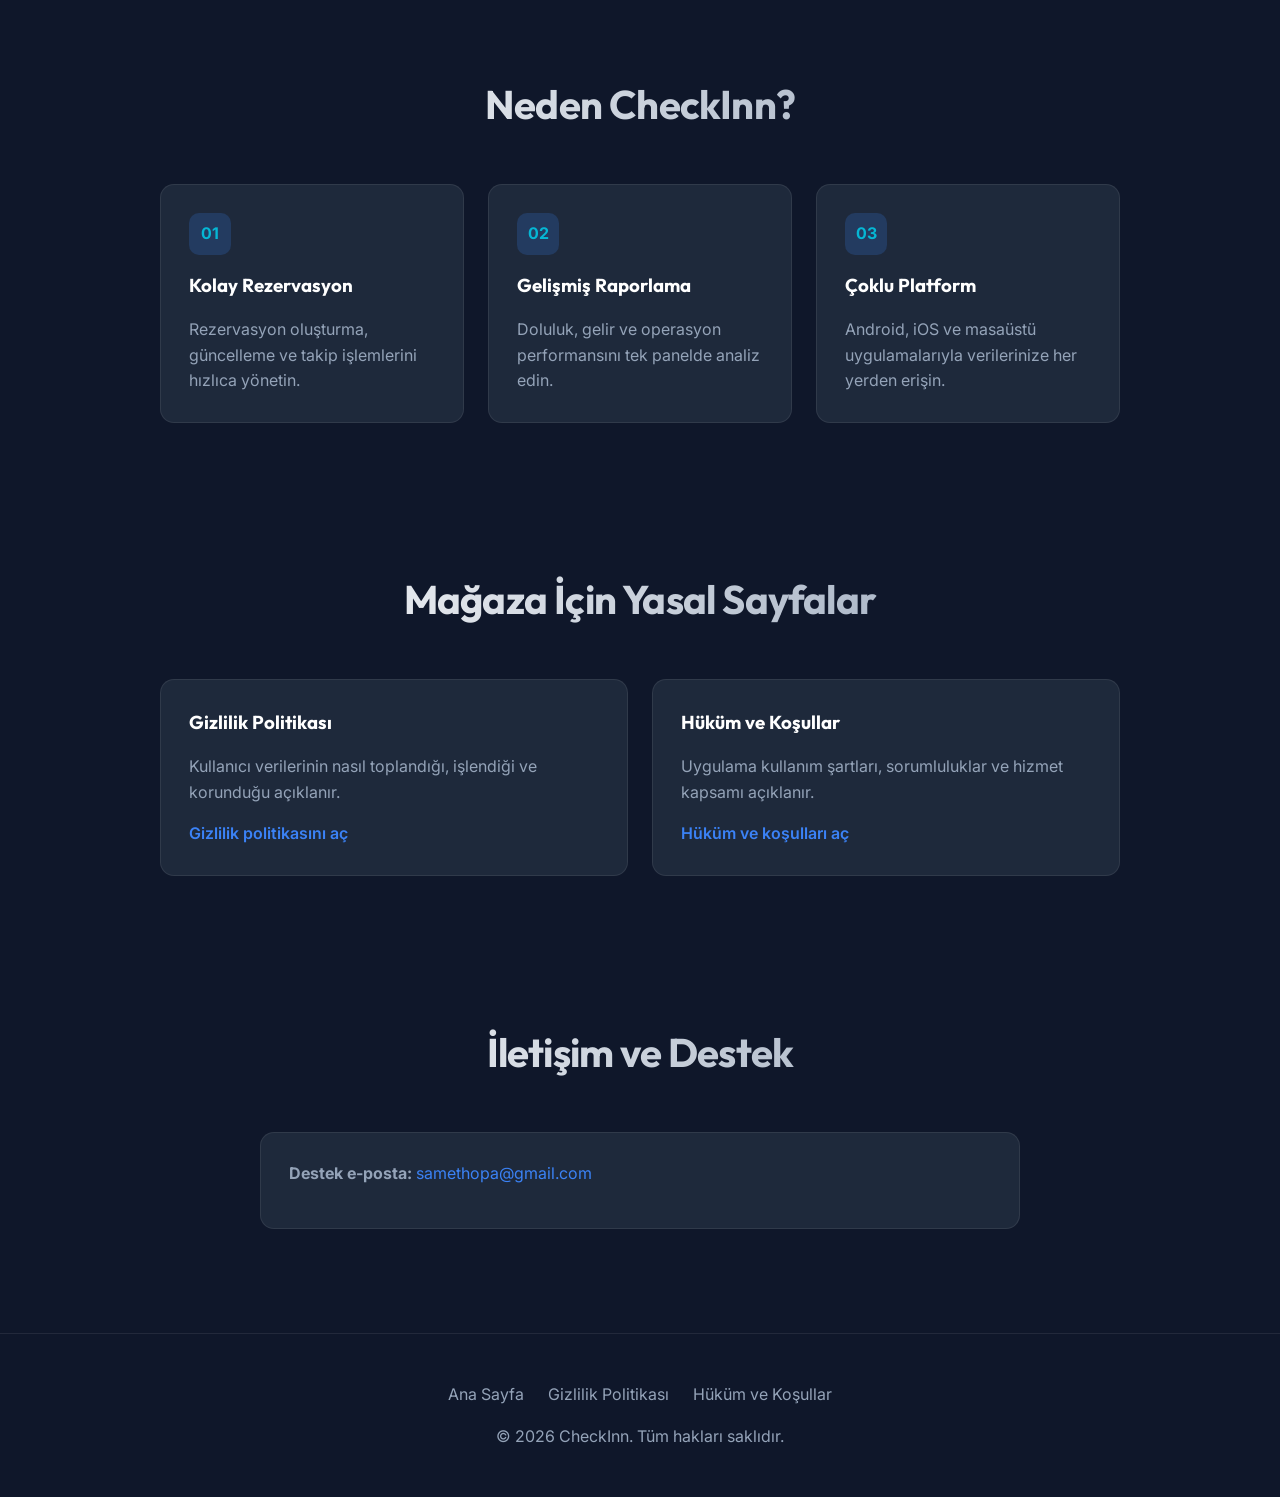
==== commit 82bf15a8: "Enhance showcase slider and add descriptive captions" ====
--- a/index.html
+++ b/index.html
@@ -33,45 +33,51 @@
             <div class="container">
                 <div class="showcase-carousel" data-showcase-carousel data-interval="3500">
                     <div class="showcase-slide is-active">
-                        <a class="showcase-shot" href="assets/screenshots/tr/1.png" target="_blank" rel="noopener">
+                        <a class="showcase-shot" href="assets/screenshots/tr/1.png" target="_blank" rel="noopener" data-caption="Günlük ekranda bugün giriş çıkışları, doluluk oranını ve toplam misafir sayısını tek bakışta takip et.">
                             <img src="assets/screenshots/tr/1.png" alt="CheckInn günlük özet ekranı" loading="eager">
                         </a>
-                        <a class="showcase-shot" href="assets/screenshots/tr/2.png" target="_blank" rel="noopener">
+                        <a class="showcase-shot" href="assets/screenshots/tr/2.png" target="_blank" rel="noopener" data-caption="Önemli uyarılar ve kritik rezervasyon detaylarıyla operasyonu aksatmadan anında aksiyon al.">
                             <img src="assets/screenshots/tr/2.png" alt="Önemli detayları kaçırma ekranı" loading="eager">
                         </a>
                     </div>
                     <div class="showcase-slide">
-                        <a class="showcase-shot" href="assets/screenshots/tr/3.png" target="_blank" rel="noopener">
+                        <a class="showcase-shot" href="assets/screenshots/tr/3.png" target="_blank" rel="noopener" data-caption="Haftalık ve aylık görünümde oda bazlı müsaitlik doluluk planını renklerle kolayca yönet.">
                             <img src="assets/screenshots/tr/3.png" alt="Müsaitlik ve doluluk takibi ekranı" loading="lazy">
                         </a>
-                        <a class="showcase-shot" href="assets/screenshots/tr/4.png" target="_blank" rel="noopener">
+                        <a class="showcase-shot" href="assets/screenshots/tr/4.png" target="_blank" rel="noopener" data-caption="Yıllık özet ekranında ay ay gelir ve rezervasyon sayılarını karşılaştırıp sezon performansını ölç.">
                             <img src="assets/screenshots/tr/4.png" alt="Yıllık özet ekranı" loading="lazy">
                         </a>
                     </div>
                     <div class="showcase-slide">
-                        <a class="showcase-shot" href="assets/screenshots/tr/5.png" target="_blank" rel="noopener">
+                        <a class="showcase-shot" href="assets/screenshots/tr/5.png" target="_blank" rel="noopener" data-caption="Oda geçmişinde geçmiş, aktif ve gelecek konaklamaları listeleyip tüm kayıtları hızlıca incele.">
                             <img src="assets/screenshots/tr/5.png" alt="Kayıt geçmişi ekranı" loading="lazy">
                         </a>
-                        <a class="showcase-shot" href="assets/screenshots/tr/6.png" target="_blank" rel="noopener">
+                        <a class="showcase-shot" href="assets/screenshots/tr/6.png" target="_blank" rel="noopener" data-caption="Rezervasyon detayında misafir bilgileri, tarihler ve toplam tutarı gör; tek dokunuşla düzenle veya sil.">
                             <img src="assets/screenshots/tr/6.png" alt="Rezervasyon detay ekranı" loading="lazy">
                         </a>
                     </div>
                     <div class="showcase-slide">
-                        <a class="showcase-shot" href="assets/screenshots/tr/7.png" target="_blank" rel="noopener">
+                        <a class="showcase-shot" href="assets/screenshots/tr/7.png" target="_blank" rel="noopener" data-caption="Atanmamış rezervasyonları bir arada görerek bekleyen kayıtları öncelik sırasına göre hızla tamamla.">
                             <img src="assets/screenshots/tr/7.png" alt="Atanmamış rezervasyonlar ekranı" loading="lazy">
                         </a>
-                        <a class="showcase-shot" href="assets/screenshots/tr/8.png" target="_blank" rel="noopener">
+                        <a class="showcase-shot" href="assets/screenshots/tr/8.png" target="_blank" rel="noopener" data-caption="Uygun odaları anında seçip rezervasyona ata; oda çatışmalarını görerek hatasız yerleştirme yap.">
                             <img src="assets/screenshots/tr/8.png" alt="Oda seçimi tamamla ekranı" loading="lazy">
                         </a>
                     </div>
                     <div class="showcase-slide">
-                        <a class="showcase-shot" href="assets/screenshots/tr/9.png" target="_blank" rel="noopener">
+                        <a class="showcase-shot" href="assets/screenshots/tr/9.png" target="_blank" rel="noopener" data-caption="Dönemsel rezervasyon listesini Excel raporu olarak dışa aktar ve ekibinle kolayca paylaş.">
                             <img src="assets/screenshots/tr/9.png" alt="Rapor indirme ekranı" loading="lazy">
                         </a>
-                        <a class="showcase-shot" href="assets/screenshots/tr/11.png" target="_blank" rel="noopener">
+                        <a class="showcase-shot" href="assets/screenshots/tr/11.png" target="_blank" rel="noopener" data-caption="Dil ve para birimi seçenekleriyle uygulamayı farklı kullanıcı profilleri için hızlıca kişiselleştir.">
                             <img src="assets/screenshots/tr/11.png" alt="Dil ve para birimi seçenekleri ekranı" loading="lazy">
                         </a>
                     </div>
+                    <button type="button" class="showcase-arrow showcase-arrow-prev" data-showcase-prev aria-label="Önceki slayt">
+                        <span aria-hidden="true">&#10094;</span>
+                    </button>
+                    <button type="button" class="showcase-arrow showcase-arrow-next" data-showcase-next aria-label="Sonraki slayt">
+                        <span aria-hidden="true">&#10095;</span>
+                    </button>
                     <div class="showcase-dots" role="tablist" aria-label="Banner slaytları">
                         <button type="button" class="showcase-dot is-active" aria-label="1. slayt"></button>
                         <button type="button" class="showcase-dot" aria-label="2. slayt"></button>
--- a/style.css
+++ b/style.css
@@ -142,6 +142,12 @@
     background: radial-gradient(circle at top, #14385a 0%, #0a1628 65%);
     overflow: hidden;
     min-height: 560px;
+    touch-action: pan-y;
+    cursor: grab;
+}
+
+.showcase-carousel:active {
+    cursor: grabbing;
 }
 
 .showcase-slide {
@@ -173,13 +179,16 @@
 }
 
 .showcase-shot {
-    display: block;
+    display: flex;
+    flex-direction: column;
     border-radius: 18px;
     overflow: hidden;
     border: 1px solid rgba(255, 255, 255, 0.08);
     background: #0b1220;
     box-shadow: 0 16px 34px rgba(0, 0, 0, 0.35);
     transition: transform 0.2s ease, border-color 0.2s ease;
+    pointer-events: none;
+    cursor: default;
 }
 
 .showcase-shot:hover {
@@ -191,6 +200,59 @@
     width: 100%;
     height: auto;
     display: block;
+}
+
+.showcase-caption {
+    display: block;
+    padding: 0.65rem 0.85rem 0.75rem;
+    font-size: 0.86rem;
+    line-height: 1.35;
+    color: #cbd5e1;
+    background: rgba(2, 6, 23, 0.82);
+    border-top: 1px solid rgba(255, 255, 255, 0.08);
+    letter-spacing: 0.01em;
+}
+
+.showcase-arrow {
+    position: absolute;
+    top: 50%;
+    width: 44px;
+    height: 44px;
+    border: 1px solid rgba(255, 255, 255, 0.22);
+    border-radius: 999px;
+    background: rgba(15, 23, 42, 0.6);
+    color: #fff;
+    display: grid;
+    place-items: center;
+    transform: translateY(-50%);
+    cursor: pointer;
+    z-index: 12;
+    transition: background-color 0.2s ease, border-color 0.2s ease, transform 0.2s ease;
+    backdrop-filter: blur(4px);
+    -webkit-backdrop-filter: blur(4px);
+}
+
+.showcase-arrow span {
+    font-size: 1.22rem;
+    line-height: 1;
+}
+
+.showcase-arrow:hover {
+    background: rgba(59, 130, 246, 0.35);
+    border-color: rgba(96, 165, 250, 0.9);
+}
+
+.showcase-arrow:focus-visible {
+    outline: 2px solid rgba(125, 211, 252, 0.9);
+    outline-offset: 2px;
+}
+
+.showcase-arrow-prev {
+    left: 0.85rem;
+}
+
+.showcase-arrow-next {
+    right: 0.85rem;
 }
 
 .showcase-dots {
@@ -458,6 +520,19 @@
         gap: 0.65rem;
     }
 
+    .showcase-arrow {
+        width: 38px;
+        height: 38px;
+    }
+
+    .showcase-arrow-prev {
+        left: 0.55rem;
+    }
+
+    .showcase-arrow-next {
+        right: 0.55rem;
+    }
+
     .hero {
         padding-top: 5rem;
     }
